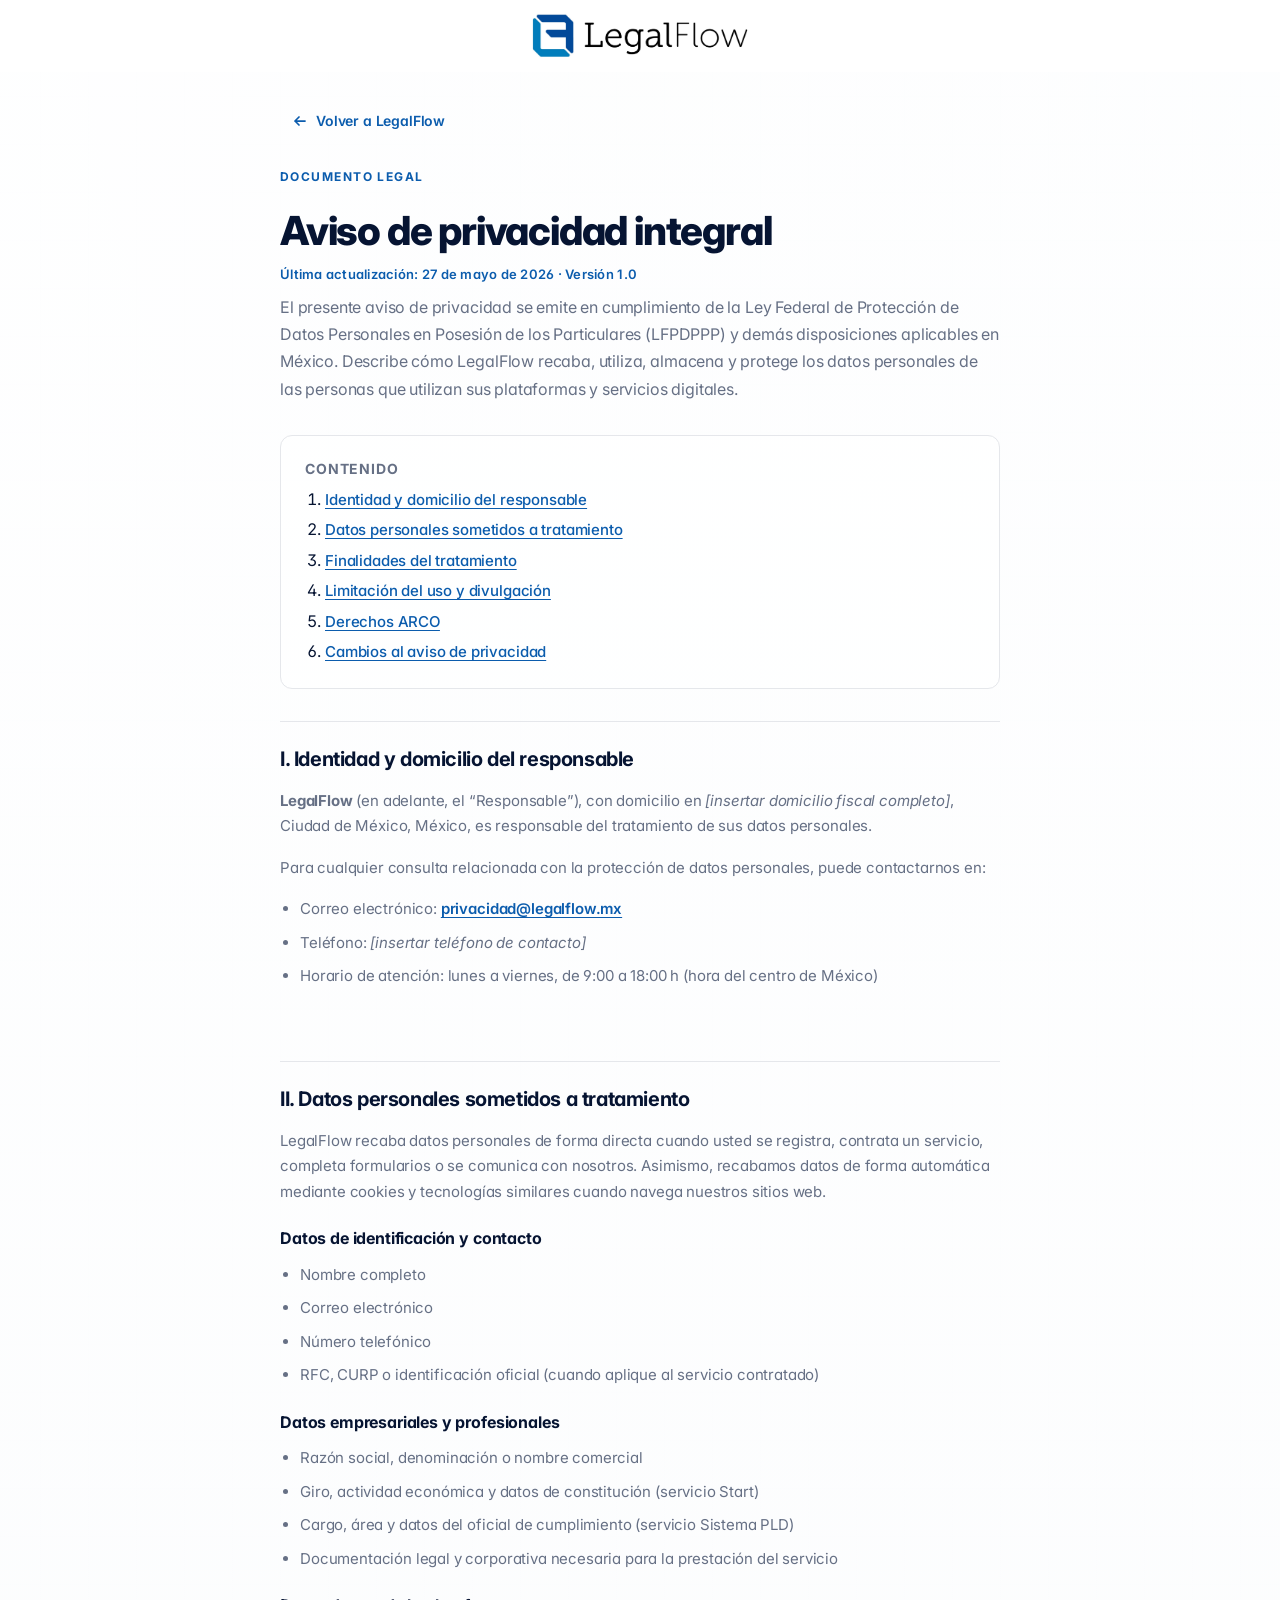
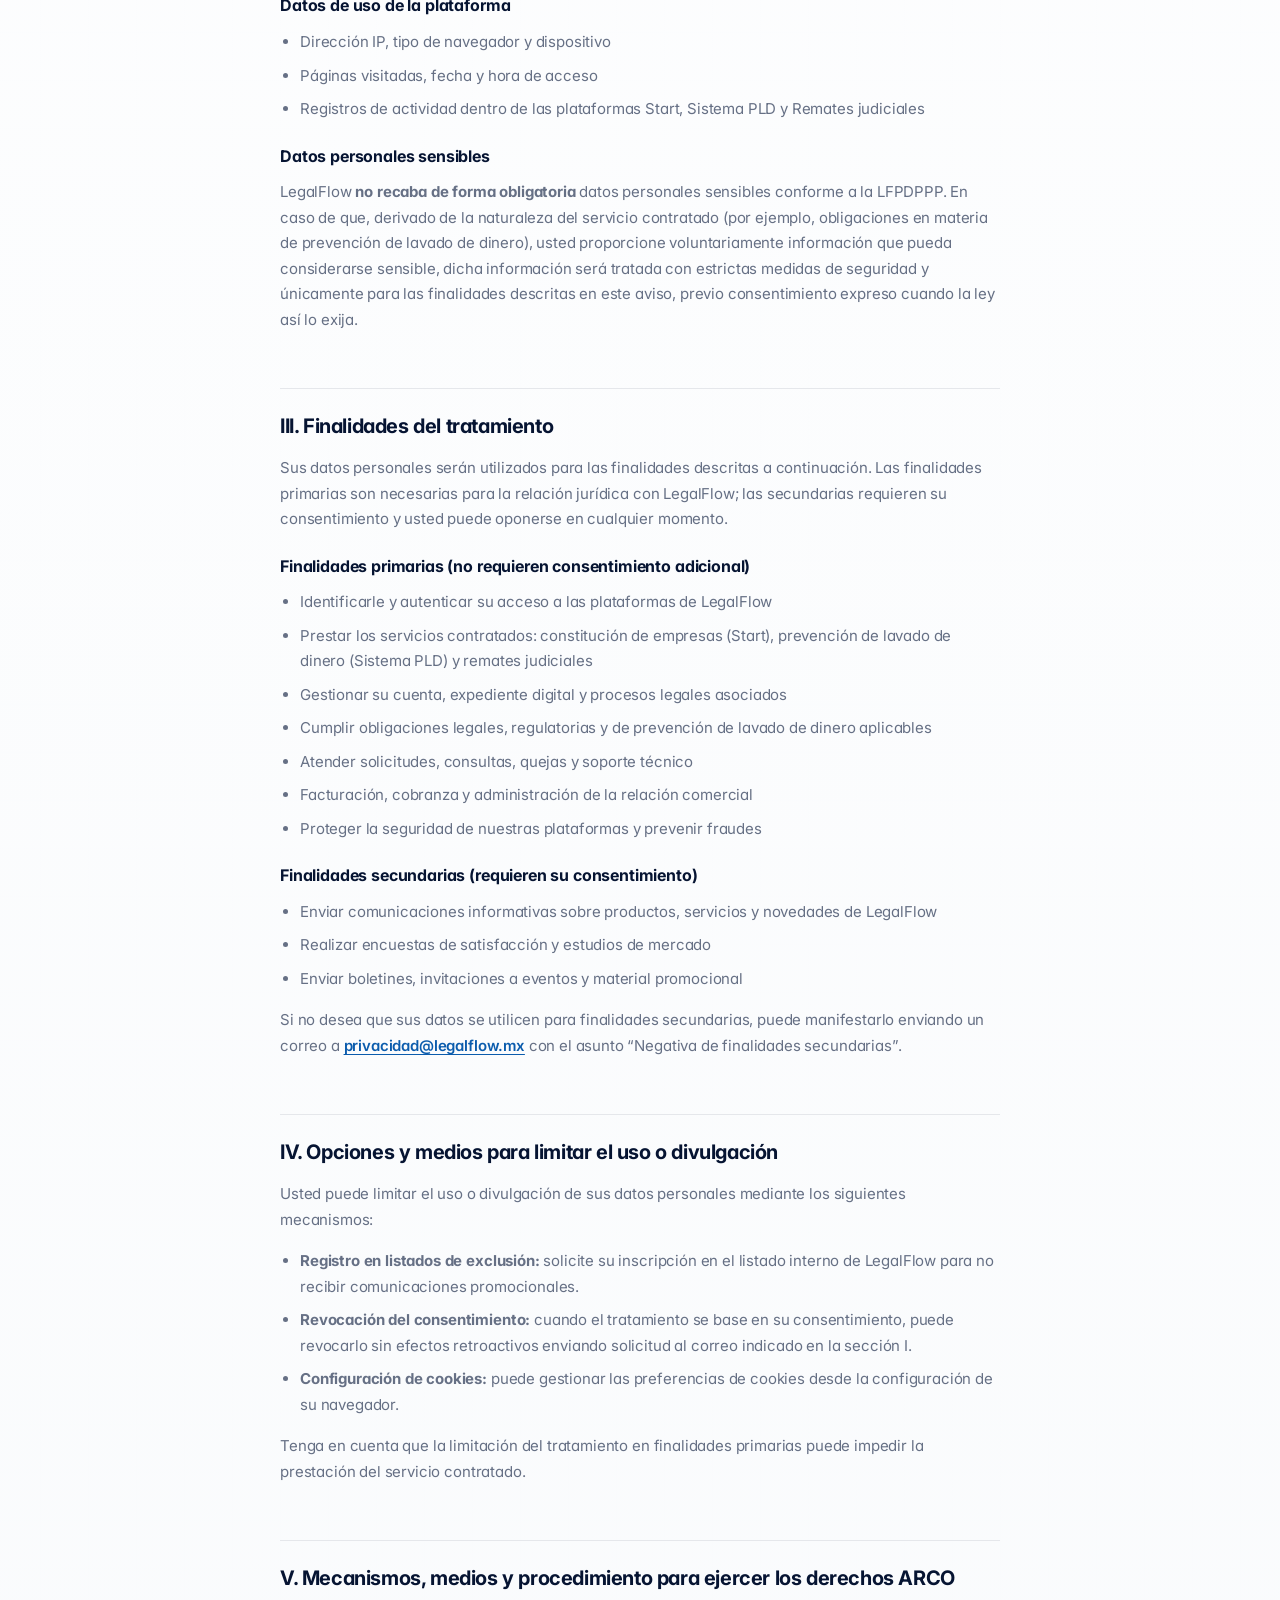
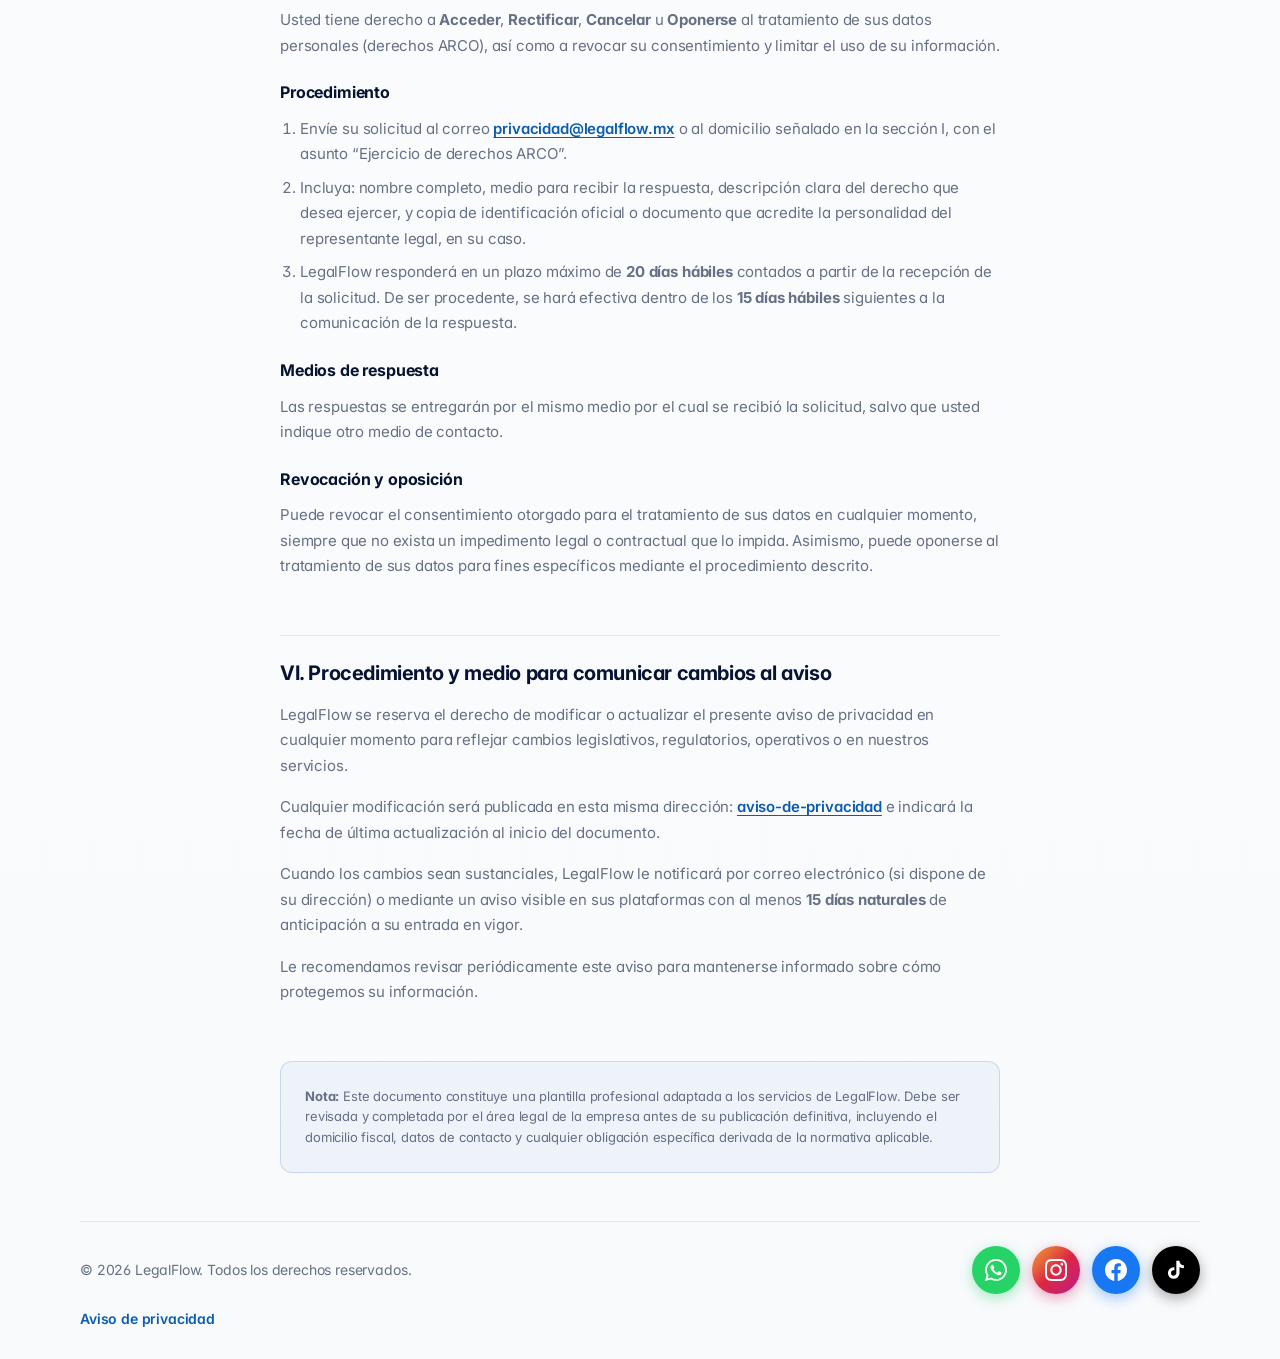
==== aviso-de-privacidad/index.html @ 8dec7665 "Primer" ====
<!doctype html>
<html lang="es">
  <head>
    <meta charset="utf-8" />
    <meta name="viewport" content="width=device-width, initial-scale=1" />
    <title>Aviso de privacidad | LegalFlow</title>
    <meta
      name="description"
      content="Aviso de privacidad integral de LegalFlow conforme a la LFPDPPP. Conoce cómo tratamos tus datos personales."
    />
    <meta name="theme-color" content="#0b5cad" />
    <meta property="og:type" content="website" />
    <meta property="og:title" content="Aviso de privacidad | LegalFlow" />
    <meta
      property="og:description"
      content="Aviso de privacidad integral de LegalFlow conforme a la LFPDPPP."
    />
    <meta property="og:locale" content="es_MX" />
    <link rel="icon" href="../assets/favicon.svg" type="image/svg+xml" />
    <link rel="preconnect" href="https://fonts.googleapis.com" />
    <link rel="preconnect" href="https://fonts.gstatic.com" crossorigin />
    <link
      href="https://fonts.googleapis.com/css2?family=Inter:wght@400;500;600;700;800&display=swap"
      rel="stylesheet"
    />
    <link rel="stylesheet" href="../styles.css" />
  </head>
  <body>
    <a class="skip-link" href="#contenido-principal">Saltar al contenido</a>

    <header class="site-header">
      <div class="site-header__inner">
        <a class="brand-link" href="../" aria-label="LegalFlow — inicio">
          <img src="../assets/legalflow-logo-clean.png" alt="LegalFlow" width="240" height="48" />
        </a>
      </div>
    </header>

    <main class="legal-page" id="contenido-principal">
      <a class="legal-back" href="../">
        <svg width="16" height="16" viewBox="0 0 16 16" aria-hidden="true">
          <path d="M13 8H3M7 4L3 8l4 4" fill="none" stroke="currentColor" stroke-width="1.75" stroke-linecap="round" stroke-linejoin="round"/>
        </svg>
        Volver a LegalFlow
      </a>

      <header class="legal-page__header">
        <p class="eyebrow">Documento legal</p>
        <h1>Aviso de privacidad integral</h1>
        <p class="legal-page__meta">
          Última actualización: 27 de mayo de 2026 · Versión 1.0
        </p>
        <p class="legal-page__intro">
          El presente aviso de privacidad se emite en cumplimiento de la Ley Federal de
          Protección de Datos Personales en Posesión de los Particulares (LFPDPPP) y demás
          disposiciones aplicables en México. Describe cómo LegalFlow recaba, utiliza, almacena
          y protege los datos personales de las personas que utilizan sus plataformas y servicios
          digitales.
        </p>
      </header>

      <nav class="legal-toc" aria-label="Contenido del aviso">
        <h2>Contenido</h2>
        <ol>
          <li><a href="#responsable">Identidad y domicilio del responsable</a></li>
          <li><a href="#datos">Datos personales sometidos a tratamiento</a></li>
          <li><a href="#finalidades">Finalidades del tratamiento</a></li>
          <li><a href="#limitacion">Limitación del uso y divulgación</a></li>
          <li><a href="#derechos-arco">Derechos ARCO</a></li>
          <li><a href="#cambios">Cambios al aviso de privacidad</a></li>
        </ol>
      </nav>

      <article class="legal-section" id="responsable">
        <h2>I. Identidad y domicilio del responsable</h2>
        <p>
          <strong>LegalFlow</strong> (en adelante, el “Responsable”), con domicilio en
          <em>[insertar domicilio fiscal completo]</em>, Ciudad de México, México, es
          responsable del tratamiento de sus datos personales.
        </p>
        <p>
          Para cualquier consulta relacionada con la protección de datos personales, puede
          contactarnos en:
        </p>
        <ul>
          <li>Correo electrónico: <a href="mailto:privacidad@legalflow.mx">privacidad@legalflow.mx</a></li>
          <li>Teléfono: <em>[insertar teléfono de contacto]</em></li>
          <li>Horario de atención: lunes a viernes, de 9:00 a 18:00 h (hora del centro de México)</li>
        </ul>
      </article>

      <article class="legal-section" id="datos">
        <h2>II. Datos personales sometidos a tratamiento</h2>
        <p>
          LegalFlow recaba datos personales de forma directa cuando usted se registra, contrata
          un servicio, completa formularios o se comunica con nosotros. Asimismo, recabamos
          datos de forma automática mediante cookies y tecnologías similares cuando navega
          nuestros sitios web.
        </p>

        <h3>Datos de identificación y contacto</h3>
        <ul>
          <li>Nombre completo</li>
          <li>Correo electrónico</li>
          <li>Número telefónico</li>
          <li>RFC, CURP o identificación oficial (cuando aplique al servicio contratado)</li>
        </ul>

        <h3>Datos empresariales y profesionales</h3>
        <ul>
          <li>Razón social, denominación o nombre comercial</li>
          <li>Giro, actividad económica y datos de constitución (servicio Start)</li>
          <li>Cargo, área y datos del oficial de cumplimiento (servicio Sistema PLD)</li>
          <li>Documentación legal y corporativa necesaria para la prestación del servicio</li>
        </ul>

        <h3>Datos de uso de la plataforma</h3>
        <ul>
          <li>Dirección IP, tipo de navegador y dispositivo</li>
          <li>Páginas visitadas, fecha y hora de acceso</li>
          <li>Registros de actividad dentro de las plataformas Start, Sistema PLD y Remates judiciales</li>
        </ul>

        <h3>Datos personales sensibles</h3>
        <p>
          LegalFlow <strong>no recaba de forma obligatoria</strong> datos personales sensibles
          conforme a la LFPDPPP. En caso de que, derivado de la naturaleza del servicio
          contratado (por ejemplo, obligaciones en materia de prevención de lavado de dinero),
          usted proporcione voluntariamente información que pueda considerarse sensible, dicha
          información será tratada con estrictas medidas de seguridad y únicamente para las
          finalidades descritas en este aviso, previo consentimiento expreso cuando la ley así
          lo exija.
        </p>
      </article>

      <article class="legal-section" id="finalidades">
        <h2>III. Finalidades del tratamiento</h2>
        <p>
          Sus datos personales serán utilizados para las finalidades descritas a continuación.
          Las finalidades primarias son necesarias para la relación jurídica con LegalFlow; las
          secundarias requieren su consentimiento y usted puede oponerse en cualquier momento.
        </p>

        <h3>Finalidades primarias (no requieren consentimiento adicional)</h3>
        <ul>
          <li>Identificarle y autenticar su acceso a las plataformas de LegalFlow</li>
          <li>Prestar los servicios contratados: constitución de empresas (Start), prevención de lavado de dinero (Sistema PLD) y remates judiciales</li>
          <li>Gestionar su cuenta, expediente digital y procesos legales asociados</li>
          <li>Cumplir obligaciones legales, regulatorias y de prevención de lavado de dinero aplicables</li>
          <li>Atender solicitudes, consultas, quejas y soporte técnico</li>
          <li>Facturación, cobranza y administración de la relación comercial</li>
          <li>Proteger la seguridad de nuestras plataformas y prevenir fraudes</li>
        </ul>

        <h3>Finalidades secundarias (requieren su consentimiento)</h3>
        <ul>
          <li>Enviar comunicaciones informativas sobre productos, servicios y novedades de LegalFlow</li>
          <li>Realizar encuestas de satisfacción y estudios de mercado</li>
          <li>Enviar boletines, invitaciones a eventos y material promocional</li>
        </ul>
        <p>
          Si no desea que sus datos se utilicen para finalidades secundarias, puede manifestarlo
          enviando un correo a
          <a href="mailto:privacidad@legalflow.mx">privacidad@legalflow.mx</a>
          con el asunto “Negativa de finalidades secundarias”.
        </p>
      </article>

      <article class="legal-section" id="limitacion">
        <h2>IV. Opciones y medios para limitar el uso o divulgación</h2>
        <p>
          Usted puede limitar el uso o divulgación de sus datos personales mediante los
          siguientes mecanismos:
        </p>
        <ul>
          <li>
            <strong>Registro en listados de exclusión:</strong> solicite su inscripción en el
            listado interno de LegalFlow para no recibir comunicaciones promocionales.
          </li>
          <li>
            <strong>Revocación del consentimiento:</strong> cuando el tratamiento se base en su
            consentimiento, puede revocarlo sin efectos retroactivos enviando solicitud al correo
            indicado en la sección I.
          </li>
          <li>
            <strong>Configuración de cookies:</strong> puede gestionar las preferencias de
            cookies desde la configuración de su navegador.
          </li>
        </ul>
        <p>
          Tenga en cuenta que la limitación del tratamiento en finalidades primarias puede
          impedir la prestación del servicio contratado.
        </p>
      </article>

      <article class="legal-section" id="derechos-arco">
        <h2>V. Mecanismos, medios y procedimiento para ejercer los derechos ARCO</h2>
        <p>
          Usted tiene derecho a <strong>Acceder</strong>, <strong>Rectificar</strong>,
          <strong>Cancelar</strong> u <strong>Oponerse</strong> al tratamiento de sus datos
          personales (derechos ARCO), así como a revocar su consentimiento y limitar el uso
          de su información.
        </p>

        <h3>Procedimiento</h3>
        <ol>
          <li>
            Envíe su solicitud al correo
            <a href="mailto:privacidad@legalflow.mx">privacidad@legalflow.mx</a>
            o al domicilio señalado en la sección I, con el asunto “Ejercicio de derechos ARCO”.
          </li>
          <li>
            Incluya: nombre completo, medio para recibir la respuesta, descripción clara del
            derecho que desea ejercer, y copia de identificación oficial o documento que
            acredite la personalidad del representante legal, en su caso.
          </li>
          <li>
            LegalFlow responderá en un plazo máximo de <strong>20 días hábiles</strong> contados
            a partir de la recepción de la solicitud. De ser procedente, se hará efectiva dentro
            de los <strong>15 días hábiles</strong> siguientes a la comunicación de la respuesta.
          </li>
        </ol>

        <h3>Medios de respuesta</h3>
        <p>
          Las respuestas se entregarán por el mismo medio por el cual se recibió la solicitud,
          salvo que usted indique otro medio de contacto.
        </p>

        <h3>Revocación y oposición</h3>
        <p>
          Puede revocar el consentimiento otorgado para el tratamiento de sus datos en
          cualquier momento, siempre que no exista un impedimento legal o contractual que lo
          impida. Asimismo, puede oponerse al tratamiento de sus datos para fines específicos
          mediante el procedimiento descrito.
        </p>
      </article>

      <article class="legal-section" id="cambios">
        <h2>VI. Procedimiento y medio para comunicar cambios al aviso</h2>
        <p>
          LegalFlow se reserva el derecho de modificar o actualizar el presente aviso de
          privacidad en cualquier momento para reflejar cambios legislativos, regulatorios,
          operativos o en nuestros servicios.
        </p>
        <p>
          Cualquier modificación será publicada en esta misma dirección:
          <a href="./">aviso-de-privacidad</a>
          e indicará la fecha de última actualización al inicio del documento.
        </p>
        <p>
          Cuando los cambios sean sustanciales, LegalFlow le notificará por correo electrónico
          (si dispone de su dirección) o mediante un aviso visible en sus plataformas con
          al menos <strong>15 días naturales</strong> de anticipación a su entrada en vigor.
        </p>
        <p>
          Le recomendamos revisar periódicamente este aviso para mantenerse informado sobre
          cómo protegemos su información.
        </p>
      </article>

      <aside class="legal-disclaimer">
        <p>
          <strong>Nota:</strong> Este documento constituye una plantilla profesional adaptada
          a los servicios de LegalFlow. Debe ser revisada y completada por el área legal de la
          empresa antes de su publicación definitiva, incluyendo el domicilio fiscal, datos de
          contacto y cualquier obligación específica derivada de la normativa aplicable.
        </p>
      </aside>
    </main>

    <footer class="site-footer">
      <div class="site-footer__row">
        <p>&copy; <span id="year"></span> LegalFlow. Todos los derechos reservados.</p>
        <div class="site-footer__social" aria-label="Redes sociales de LegalFlow">
          <a class="social-link social-link--whatsapp" href="#" target="_blank" rel="noopener noreferrer" aria-label="WhatsApp de LegalFlow">
            <svg width="22" height="22" viewBox="0 0 24 24" fill="currentColor" aria-hidden="true">
              <path d="M17.472 14.382c-.297-.149-1.758-.867-2.03-.967-.273-.099-.471-.148-.67.15-.197.297-.767.966-.94 1.164-.173.199-.347.223-.644.075-.297-.15-1.255-.463-2.39-1.475-.883-.788-1.48-1.761-1.653-2.059-.173-.297-.018-.458.13-.606.134-.133.298-.347.446-.52.149-.174.198-.298.298-.497.099-.198.05-.371-.025-.52-.075-.149-.669-1.612-.916-2.207-.242-.579-.487-.5-.669-.51-.173-.008-.371-.01-.57-.01-.198 0-.52.074-.792.372-.272.297-1.04 1.016-1.04 2.479 0 1.462 1.065 2.875 1.213 3.074.149.198 2.096 3.2 5.077 4.487.709.306 1.262.489 1.694.625.712.227 1.36.195 1.871.118.571-.085 1.758-.719 2.006-1.413.248-.694.248-1.289.173-1.413-.074-.124-.272-.198-.57-.347m-5.421 7.403h-.004a9.87 9.87 0 01-5.031-1.378l-.361-.214-3.741.982.998-3.648-.235-.374a9.86 9.86 0 01-1.51-5.26c.001-5.45 4.436-9.884 9.888-9.884 2.64 0 5.122 1.03 6.988 2.898a9.825 9.825 0 012.893 6.994c-.003 5.45-4.435 9.884-9.885 9.884m8.413-18.297A11.815 11.815 0 0012.05 0C5.495 0 .16 5.335.157 11.892c0 2.096.547 4.142 1.588 5.945L.057 24l6.305-1.654a11.882 11.882 0 005.683 1.448h.005c6.554 0 11.89-5.335 11.893-11.893a11.821 11.821 0 00-3.48-8.413z"/>
            </svg>
          </a>
          <a class="social-link social-link--instagram" href="#" target="_blank" rel="noopener noreferrer" aria-label="Instagram de LegalFlow">
            <svg width="22" height="22" viewBox="0 0 24 24" fill="currentColor" aria-hidden="true">
              <path d="M12 2.163c3.204 0 3.584.012 4.85.07 3.252.148 4.771 1.691 4.919 4.919.058 1.265.069 1.645.069 4.849 0 3.205-.012 3.584-.069 4.849-.149 3.225-1.664 4.771-4.919 4.919-1.266.058-1.644.07-4.85.07-3.204 0-3.584-.012-4.849-.07-3.26-.149-4.771-1.699-4.919-4.92-.058-1.265-.07-1.644-.07-4.849 0-3.204.013-3.583.07-4.849.149-3.227 1.664-4.771 4.919-4.919 1.266-.057 1.645-.069 4.849-.069zm0-2.163c-3.259 0-3.667.014-4.947.072-4.358.2-6.78 2.618-6.98 6.98-.059 1.281-.073 1.689-.073 4.948 0 3.259.014 3.668.072 4.948.2 4.358 2.618 6.78 6.98 6.98 1.281.058 1.689.072 4.948.072 3.259 0 3.668-.014 4.948-.072 4.354-.2 6.782-2.618 6.979-6.98.059-1.28.073-1.689.073-4.948 0-3.259-.014-3.667-.072-4.947-.196-4.354-2.617-6.78-6.979-6.98-1.281-.059-1.69-.073-4.949-.073zm0 5.838c-3.403 0-6.162 2.759-6.162 6.162s2.759 6.163 6.162 6.163 6.162-2.759 6.162-6.163c0-3.403-2.759-6.162-6.162-6.162zm0 10.162c-2.209 0-4-1.79-4-4 0-2.209 1.791-4 4-4s4 1.791 4 4c0 2.21-1.791 4-4 4zm6.406-11.845c-.796 0-1.441.645-1.441 1.44s.645 1.44 1.441 1.44c.795 0 1.439-.645 1.439-1.44s-.644-1.44-1.439-1.44z"/>
            </svg>
          </a>
          <a class="social-link social-link--facebook" href="#" target="_blank" rel="noopener noreferrer" aria-label="Facebook de LegalFlow">
            <svg width="22" height="22" viewBox="0 0 24 24" fill="currentColor" aria-hidden="true">
              <path d="M24 12.073c0-6.627-5.373-12-12-12s-12 5.373-12 12c0 5.99 4.388 10.954 10.125 11.854v-8.385H7.078v-3.47h3.047V9.43c0-3.007 1.792-4.669 4.533-4.669 1.312 0 2.686.235 2.686.235v2.953H15.83c-1.491 0-1.956.925-1.956 1.874v2.25h3.328l-.532 3.47h-2.796v8.385C19.612 23.027 24 18.062 24 12.073z"/>
            </svg>
          </a>
          <a class="social-link social-link--tiktok" href="#" target="_blank" rel="noopener noreferrer" aria-label="TikTok de LegalFlow">
            <svg width="22" height="22" viewBox="0 0 24 24" fill="currentColor" aria-hidden="true">
              <path d="M19.59 6.69a4.83 4.83 0 01-3.77-4.25V2h-3.45v13.67a2.89 2.89 0 01-2.88 2.5 2.89 2.89 0 01-2.89-2.89 2.89 2.89 0 012.89-2.89c.28 0 .54.04.79.1V9.01a6.27 6.27 0 00-.79-.05 6.34 6.34 0 00-6.34 6.34 6.34 6.34 0 006.34 6.34 6.34 6.34 0 006.33-6.34V8.69a8.18 8.18 0 004.78 1.52V6.76a4.85 4.85 0 01-1.01-.07z"/>
            </svg>
          </a>
        </div>
      </div>
      <a class="site-footer__legal" href="./" aria-current="page">Aviso de privacidad</a>
    </footer>

    <script>
      document.getElementById("year").textContent = new Date().getFullYear();
    </script>
  </body>
</html>
---- styles.css ----
:root {
  --ink: #061432;
  --muted: #667085;
  --line: #e5e7eb;
  --soft: #f8fafc;
  --white: #ffffff;
  --blue: #0b5cad;
  --cyan: #0e8cc2;
  --accent-start: #0e8cc2;
  --accent-pld: #0b5cad;
  --accent-rj: #094a8a;

  --space-1: 4px;
  --space-2: 8px;
  --space-3: 12px;
  --space-4: 16px;
  --space-5: 24px;
  --space-6: 32px;
  --space-7: 48px;
  --space-8: 64px;

  --radius-sm: 8px;
  --radius-md: 12px;
  --radius-lg: 16px;
  --radius-pill: 999px;

  --shadow-sm: 0 4px 16px rgba(6, 20, 50, 0.04);
  --shadow-md: 0 10px 30px rgba(6, 20, 50, 0.06);
  --shadow-hover: 0 18px 55px rgba(6, 20, 50, 0.1);
  --shadow: var(--shadow-hover);

  --header-height: 72px;

  --social-whatsapp: #25d366;
  --social-facebook: #1877f2;
  --social-instagram: #e1306c;
  --social-tiktok: #000000;
  --social-icon-size: 48px;
}

*,
*::before,
*::after {
  box-sizing: border-box;
}

html {
  min-height: 100%;
  scroll-behavior: smooth;
}

body {
  min-height: 100%;
  margin: 0;
  color: var(--ink);
  font-family: Inter, ui-sans-serif, system-ui, -apple-system, BlinkMacSystemFont, "Segoe UI", sans-serif;
  font-feature-settings: "cv11", "ss01";
  letter-spacing: -0.01em;
  background-color: var(--soft);
  background-image:
    linear-gradient(180deg, rgba(255, 255, 255, 0.92) 0%, rgba(248, 250, 252, 0.98) 100%),
    radial-gradient(ellipse 80% 50% at 50% -10%, rgba(11, 92, 173, 0.08), transparent 70%),
    radial-gradient(ellipse 60% 40% at 100% 0%, rgba(14, 140, 194, 0.06), transparent 60%),
    linear-gradient(rgba(11, 92, 173, 0.03) 1px, transparent 1px),
    linear-gradient(90deg, rgba(11, 92, 173, 0.03) 1px, transparent 1px);
  background-size: auto, auto, auto, 48px 48px, 48px 48px;
  background-position: center top;
}

img {
  display: block;
  max-width: 100%;
  height: auto;
}

a {
  color: inherit;
  text-decoration: none;
}

h1,
h2,
h3,
p {
  margin-top: 0;
}

.skip-link {
  position: absolute;
  top: -100%;
  left: var(--space-4);
  z-index: 100;
  padding: var(--space-3) var(--space-4);
  border-radius: var(--radius-sm);
  background: var(--blue);
  color: var(--white);
  font-weight: 600;
  font-size: 0.875rem;
}

.skip-link:focus {
  top: var(--space-4);
}

/* Header */

.site-header {
  position: sticky;
  top: 0;
  z-index: 50;
  height: var(--header-height);
  border-bottom: 1px solid transparent;
  background: rgba(255, 255, 255, 0.82);
  backdrop-filter: blur(12px);
  -webkit-backdrop-filter: blur(12px);
  transition: border-color 200ms ease, box-shadow 200ms ease;
}

.site-header__inner {
  display: flex;
  align-items: center;
  justify-content: center;
  width: min(1120px, calc(100% - 40px));
  height: 100%;
  margin: 0 auto;
}

.brand-link {
  display: inline-flex;
  border-radius: var(--radius-sm);
  transition: opacity 180ms ease;
}

.brand-link:hover {
  opacity: 0.85;
}

.brand-link:focus-visible {
  outline: 2px solid var(--blue);
  outline-offset: 4px;
}

.brand-link img {
  width: min(220px, 52vw);
  height: auto;
}

/* Main layout */

.landing {
  display: grid;
  gap: var(--space-7);
  width: min(1120px, calc(100% - 40px));
  margin: 0 auto;
  padding: var(--space-6) 0 var(--space-7);
}

/* Hero */

.intro {
  display: grid;
  justify-items: center;
  text-align: center;
  padding: var(--space-4) 0 var(--space-2);
}

.eyebrow {
  margin: 0 0 var(--space-3);
  color: var(--blue);
  font-size: 0.75rem;
  font-weight: 700;
  letter-spacing: 0.12em;
  text-transform: uppercase;
}

h1 {
  max-width: 780px;
  margin-bottom: var(--space-4);
  font-size: clamp(2rem, 4.5vw, 3.5rem);
  line-height: 1.08;
  font-weight: 800;
  letter-spacing: -0.03em;
}

.intro-lead {
  max-width: 620px;
  margin-bottom: 0;
  color: var(--muted);
  font-size: clamp(1rem, 2vw, 1.125rem);
  line-height: 1.7;
  font-weight: 400;
}

/* Animations */

@keyframes fadeUp {
  from {
    opacity: 0;
    transform: translateY(16px);
  }
  to {
    opacity: 1;
    transform: translateY(0);
  }
}

.animate-in {
  animation: fadeUp 600ms ease both;
}

.animate-in--delay-1 {
  animation-delay: 80ms;
}

.animate-in--delay-2 {
  animation-delay: 160ms;
}

@media (prefers-reduced-motion: reduce) {
  html {
    scroll-behavior: auto;
  }

  .animate-in,
  .animate-in--delay-1,
  .animate-in--delay-2 {
    animation: none;
  }

  .service-card,
  .service-cta,
  .service-cta__arrow,
  .site-header {
    transition: none;
  }
}

/* Service cards */

.services {
  display: grid;
  grid-template-columns: repeat(3, minmax(0, 1fr));
  gap: var(--space-4);
}

.service-card {
  position: relative;
  display: grid;
  grid-template-rows: auto 1fr;
  gap: var(--space-4);
  min-height: 340px;
  padding: var(--space-5);
  border: 1px solid var(--line);
  border-radius: var(--radius-lg);
  background: var(--white);
  box-shadow: var(--shadow-sm);
  overflow: hidden;
  transition:
    transform 220ms ease,
    border-color 220ms ease,
    box-shadow 220ms ease;
}

.service-card::before {
  content: "";
  position: absolute;
  top: 0;
  left: 0;
  right: 0;
  height: 3px;
  background: var(--card-accent, var(--blue));
  opacity: 0.85;
}

.service-card--start {
  --card-accent: var(--accent-start);
}

.service-card--pld {
  --card-accent: var(--accent-pld);
}

.service-card--rj {
  --card-accent: var(--accent-rj);
}

.service-card:hover {
  transform: translateY(-4px);
  border-color: rgba(11, 92, 173, 0.28);
  box-shadow: var(--shadow-hover);
}

.service-card:focus-visible {
  outline: 2px solid var(--blue);
  outline-offset: 3px;
}

.service-card:hover .service-cta {
  background: var(--blue);
  box-shadow: 0 4px 14px rgba(11, 92, 173, 0.28);
}

.service-card:hover .service-cta__arrow {
  transform: translateX(3px);
}

.service-badge {
  position: absolute;
  top: var(--space-4);
  right: var(--space-4);
  padding: var(--space-1) var(--space-3);
  border-radius: var(--radius-pill);
  background: rgba(11, 92, 173, 0.08);
  color: var(--blue);
  font-size: 0.6875rem;
  font-weight: 700;
  letter-spacing: 0.04em;
  text-transform: uppercase;
}

.service-logo {
  display: grid;
  align-content: center;
  min-height: 72px;
  padding-top: var(--space-2);
}

.service-logo img {
  width: min(100%, 220px);
  height: auto;
}

.service-icon {
  display: grid;
  place-items: center;
  width: 72px;
  height: 72px;
  border: 1px solid rgba(11, 92, 173, 0.14);
  border-radius: var(--radius-md);
  color: var(--blue);
  background: linear-gradient(145deg, var(--soft) 0%, rgba(255, 255, 255, 0.9) 100%);
}

.service-copy {
  display: grid;
  align-content: start;
  gap: var(--space-3);
  margin-top: auto;
}

.service-title {
  margin: 0;
  font-size: 1.25rem;
  font-weight: 700;
  line-height: 1.25;
  letter-spacing: -0.02em;
}

.service-desc {
  margin: 0;
  color: var(--muted);
  font-size: 0.9375rem;
  line-height: 1.6;
}

.service-cta {
  display: inline-flex;
  align-items: center;
  gap: var(--space-2);
  align-self: start;
  margin-top: var(--space-2);
  min-height: 44px;
  padding: var(--space-3) var(--space-4);
  border-radius: var(--radius-pill);
  background: var(--ink);
  color: var(--white);
  font-size: 0.875rem;
  font-weight: 600;
  transition:
    background 200ms ease,
    box-shadow 200ms ease,
    transform 200ms ease;
}

.service-cta__arrow {
  flex-shrink: 0;
  transition: transform 200ms ease;
}

/* Trust strip */

.trust {
  display: grid;
  grid-template-columns: repeat(3, minmax(0, 1fr));
  gap: var(--space-4);
  padding: var(--space-5);
  border: 1px solid var(--line);
  border-radius: var(--radius-lg);
  background: rgba(255, 255, 255, 0.7);
  backdrop-filter: blur(8px);
}

.trust-item {
  display: grid;
  gap: var(--space-3);
  padding: var(--space-3);
}

.trust-icon {
  display: grid;
  place-items: center;
  width: 44px;
  height: 44px;
  border-radius: var(--radius-md);
  color: var(--blue);
  background: rgba(11, 92, 173, 0.08);
}

.trust-item h3 {
  margin: 0;
  font-size: 1rem;
  font-weight: 700;
  line-height: 1.3;
}

.trust-item p {
  margin: 0;
  color: var(--muted);
  font-size: 0.875rem;
  line-height: 1.6;
}

/* Privacy teaser */

.privacy-teaser {
  display: grid;
  gap: var(--space-4);
  justify-items: center;
  padding: var(--space-6);
  border: 1px solid var(--line);
  border-radius: var(--radius-lg);
  background: var(--white);
  box-shadow: var(--shadow-sm);
  text-align: center;
}

.privacy-teaser h2 {
  margin: 0;
  font-size: 1.25rem;
  font-weight: 700;
  letter-spacing: -0.02em;
}

.privacy-teaser p {
  max-width: 640px;
  margin: 0;
  color: var(--muted);
  font-size: 0.9375rem;
  line-height: 1.65;
}

.privacy-teaser a:not(.privacy-teaser__btn) {
  color: var(--blue);
  font-weight: 600;
  text-decoration: underline;
  text-underline-offset: 3px;
}

.privacy-teaser__btn {
  display: inline-flex;
  align-items: center;
  gap: var(--space-2);
  min-height: 44px;
  padding: var(--space-3) var(--space-5);
  border-radius: var(--radius-pill);
  background: var(--blue);
  color: var(--white);
  font-size: 0.875rem;
  font-weight: 600;
  transition:
    background 200ms ease,
    box-shadow 200ms ease,
    transform 200ms ease;
}

.privacy-teaser__btn:hover {
  background: var(--ink);
  box-shadow: 0 4px 14px rgba(11, 92, 173, 0.28);
  transform: translateY(-1px);
}

.privacy-teaser__btn:focus-visible {
  outline: 2px solid var(--blue);
  outline-offset: 3px;
}

/* Legal page */

.legal-page {
  display: grid;
  gap: var(--space-6);
  width: min(1120px, calc(100% - 40px));
  max-width: 72ch;
  margin: 0 auto;
  padding: var(--space-6) 0 var(--space-7);
}

.legal-back {
  display: inline-flex;
  align-items: center;
  gap: var(--space-2);
  width: fit-content;
  padding: var(--space-2) var(--space-3);
  border-radius: var(--radius-sm);
  color: var(--blue);
  font-size: 0.875rem;
  font-weight: 600;
  transition: background 180ms ease, color 180ms ease;
}

.legal-back:hover {
  background: rgba(11, 92, 173, 0.08);
  color: var(--ink);
}

.legal-back:focus-visible {
  outline: 2px solid var(--blue);
  outline-offset: 3px;
}

.legal-page__header {
  display: grid;
  gap: var(--space-3);
}

.legal-page__header h1 {
  margin: 0;
  font-size: clamp(1.75rem, 4vw, 2.5rem);
  line-height: 1.15;
}

.legal-page__meta {
  margin: 0;
  color: var(--blue);
  font-size: 0.8125rem;
  font-weight: 600;
  letter-spacing: 0.02em;
}

.legal-page__intro {
  margin: 0;
  color: var(--muted);
  font-size: 1rem;
  line-height: 1.7;
}

.legal-toc {
  padding: var(--space-5);
  border: 1px solid var(--line);
  border-radius: var(--radius-md);
  background: rgba(255, 255, 255, 0.8);
}

.legal-toc h2 {
  margin: 0 0 var(--space-3);
  font-size: 0.875rem;
  font-weight: 700;
  text-transform: uppercase;
  letter-spacing: 0.06em;
  color: var(--muted);
}

.legal-toc ol {
  margin: 0;
  padding-left: 1.25rem;
  display: grid;
  gap: var(--space-2);
}

.legal-toc a {
  color: var(--blue);
  font-size: 0.9375rem;
  font-weight: 500;
  line-height: 1.5;
  text-decoration: underline;
  text-underline-offset: 3px;
  transition: color 180ms ease;
}

.legal-toc a:hover {
  color: var(--ink);
}

.legal-section {
  padding: var(--space-5) 0;
  border-top: 1px solid var(--line);
}

.legal-section h2 {
  margin: 0 0 var(--space-4);
  font-size: 1.25rem;
  font-weight: 700;
  line-height: 1.3;
  letter-spacing: -0.02em;
}

.legal-section h3 {
  margin: var(--space-5) 0 var(--space-3);
  font-size: 1rem;
  font-weight: 700;
  line-height: 1.35;
}

.legal-section p,
.legal-section li {
  color: var(--muted);
  font-size: 0.9375rem;
  line-height: 1.7;
}

.legal-section p {
  margin: 0 0 var(--space-4);
}

.legal-section p:last-child {
  margin-bottom: 0;
}

.legal-section ul,
.legal-section ol {
  margin: 0 0 var(--space-4);
  padding-left: 1.25rem;
}

.legal-section li {
  margin-bottom: var(--space-2);
}

.legal-section a {
  color: var(--blue);
  font-weight: 600;
  text-decoration: underline;
  text-underline-offset: 3px;
}

.legal-disclaimer {
  padding: var(--space-5);
  border: 1px solid rgba(11, 92, 173, 0.18);
  border-radius: var(--radius-md);
  background: rgba(11, 92, 173, 0.04);
}

.legal-disclaimer p {
  margin: 0;
  color: var(--muted);
  font-size: 0.8125rem;
  line-height: 1.6;
}

/* Footer */

.site-footer {
  display: grid;
  gap: var(--space-4);
  width: min(1120px, calc(100% - 40px));
  margin: 0 auto;
  padding: var(--space-5) 0 var(--space-6);
  border-top: 1px solid var(--line);
  color: var(--muted);
  font-size: 0.875rem;
}

.site-footer__row {
  display: flex;
  flex-wrap: wrap;
  align-items: center;
  justify-content: space-between;
  gap: var(--space-4);
}

.site-footer p {
  margin: 0;
}

.site-footer__legal {
  color: var(--blue);
  font-weight: 600;
  width: fit-content;
  transition: color 180ms ease;
}

.site-footer__legal:hover {
  color: var(--ink);
  text-decoration: underline;
  text-underline-offset: 3px;
}

.site-footer__legal:focus-visible,
.site-footer a:focus-visible {
  outline: 2px solid var(--blue);
  outline-offset: 3px;
  border-radius: var(--radius-sm);
}

.site-footer__social {
  display: flex;
  flex-wrap: wrap;
  align-items: center;
  justify-content: flex-end;
  gap: var(--space-3);
}

.social-link {
  --social-bg: var(--blue);
  --social-shadow: rgba(11, 92, 173, 0.35);
  --social-focus: var(--blue);

  display: grid;
  place-items: center;
  width: var(--social-icon-size);
  height: var(--social-icon-size);
  border: none;
  border-radius: 50%;
  color: var(--white);
  background: var(--social-bg);
  box-shadow: 0 4px 14px var(--social-shadow);
  transition:
    transform 220ms ease,
    box-shadow 220ms ease,
    filter 220ms ease;
}

.social-link:hover {
  transform: translateY(-3px) scale(1.06);
  box-shadow: 0 10px 28px var(--social-shadow);
  filter: brightness(1.05);
}

.social-link:focus-visible {
  outline: 2px solid var(--social-focus);
  outline-offset: 3px;
}

.social-link--whatsapp {
  --social-bg: var(--social-whatsapp);
  --social-shadow: rgba(37, 211, 102, 0.4);
  --social-focus: var(--social-whatsapp);
}

.social-link--instagram {
  --social-bg: linear-gradient(
    135deg,
    #f09433 0%,
    #e6683c 25%,
    #dc2743 50%,
    #cc2366 75%,
    #bc1888 100%
  );
  --social-shadow: rgba(225, 48, 108, 0.45);
  --social-focus: var(--social-instagram);
}

.social-link--facebook {
  --social-bg: var(--social-facebook);
  --social-shadow: rgba(24, 119, 242, 0.4);
  --social-focus: var(--social-facebook);
}

.social-link--tiktok {
  --social-bg: var(--social-tiktok);
  --social-shadow: rgba(0, 0, 0, 0.35);
  --social-focus: var(--social-tiktok);
}

.social-link--tiktok:hover {
  box-shadow:
    0 0 0 1px #25f4ee,
    0 10px 28px rgba(254, 44, 85, 0.25);
}

/* Responsive */

@media (max-width: 820px) {
  .landing {
    gap: var(--space-6);
    width: min(100% - 28px, 1120px);
    padding-top: var(--space-5);
  }

  .site-header__inner,
  .site-footer {
    width: min(100% - 28px, 1120px);
  }

  .services {
    grid-template-columns: 1fr;
  }

  .service-card {
    grid-template-columns: auto 1fr;
    grid-template-rows: auto;
    gap: var(--space-4) var(--space-5);
    min-height: 0;
    padding: var(--space-5);
  }

  .service-card::before {
    top: 0;
    left: 0;
    bottom: 0;
    right: auto;
    width: 3px;
    height: auto;
  }

  .service-badge {
    grid-column: 1 / -1;
    position: static;
    justify-self: start;
    order: -1;
  }

  .service-logo,
  .service-icon {
    grid-row: 2;
    grid-column: 1;
    align-self: start;
  }

  .service-copy {
    grid-row: 2;
    grid-column: 2;
    margin-top: 0;
  }

  .service-logo img {
    width: 120px;
  }

  .service-icon {
    width: 64px;
    height: 64px;
  }

  .service-icon svg {
    width: 30px;
    height: 30px;
  }

  .trust {
    grid-template-columns: 1fr;
    padding: var(--space-4);
  }

  .privacy-teaser {
    padding: var(--space-5);
  }

  .legal-page {
    width: min(100% - 28px, 1120px);
  }
}

@media (max-width: 460px) {
  .landing,
  .site-header__inner,
  .site-footer,
  .legal-page {
    width: min(100% - 24px, 1120px);
  }

  .brand-link img {
    width: min(180px, 58vw);
  }

  h1 {
    font-size: 1.875rem;
  }

  .service-card {
    grid-template-columns: 1fr;
  }

  .service-logo,
  .service-icon,
  .service-copy {
    grid-row: auto;
    grid-column: 1;
  }

  .service-logo img {
    width: 180px;
  }

  .service-cta {
    width: 100%;
    justify-content: center;
  }

  .site-footer {
    align-items: center;
    text-align: center;
  }

  .site-footer__row {
    flex-direction: column;
    align-items: center;
  }

  .site-footer__social {
    justify-content: center;
  }
}
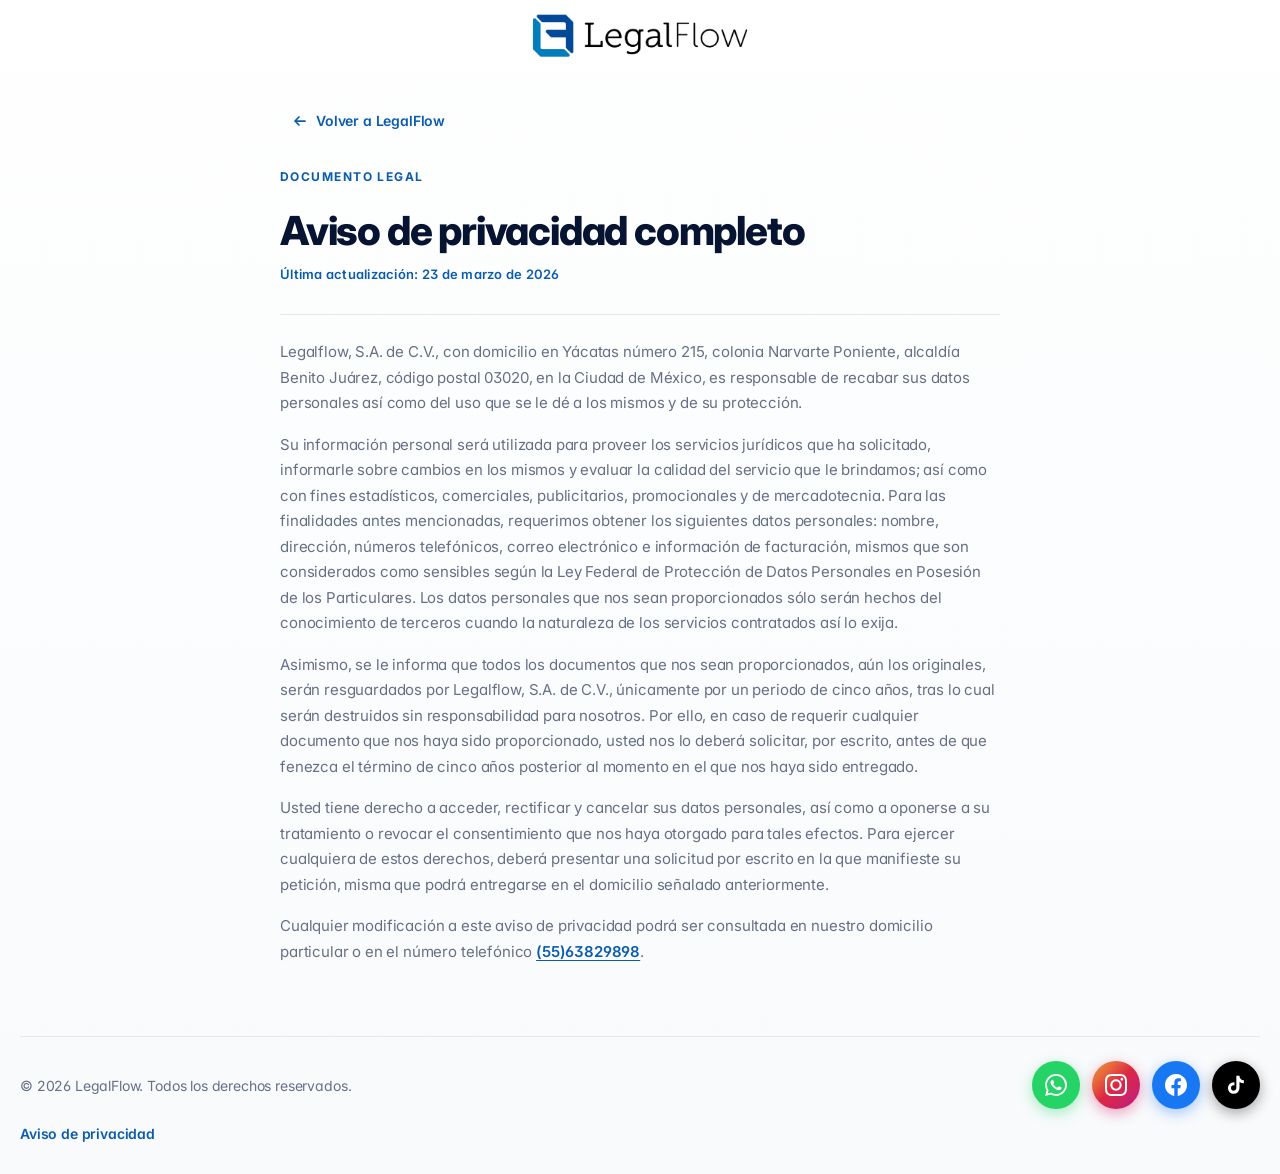
==== commit ba0b15b9: "AVISO DE PRIVACIDAD" ====
--- a/aviso-de-privacidad/index.html
+++ b/aviso-de-privacidad/index.html
@@ -6,14 +6,14 @@
     <title>Aviso de privacidad | LegalFlow</title>
     <meta
       name="description"
-      content="Aviso de privacidad integral de LegalFlow conforme a la LFPDPPP. Conoce cómo tratamos tus datos personales."
+      content="Aviso de privacidad completo de Legalflow, S.A. de C.V. conforme a la LFPDPPP. Última actualización: 23 de marzo de 2026."
     />
     <meta name="theme-color" content="#0b5cad" />
     <meta property="og:type" content="website" />
     <meta property="og:title" content="Aviso de privacidad | LegalFlow" />
     <meta
       property="og:description"
-      content="Aviso de privacidad integral de LegalFlow conforme a la LFPDPPP."
+      content="Aviso de privacidad completo de Legalflow, S.A. de C.V. conforme a la LFPDPPP."
     />
     <meta property="og:locale" content="es_MX" />
     <link rel="icon" href="../assets/favicon.svg" type="image/svg+xml" />
@@ -46,227 +46,50 @@
 
       <header class="legal-page__header">
         <p class="eyebrow">Documento legal</p>
-        <h1>Aviso de privacidad integral</h1>
+        <h1>Aviso de privacidad completo</h1>
         <p class="legal-page__meta">
-          Última actualización: 27 de mayo de 2026 · Versión 1.0
-        </p>
-        <p class="legal-page__intro">
-          El presente aviso de privacidad se emite en cumplimiento de la Ley Federal de
-          Protección de Datos Personales en Posesión de los Particulares (LFPDPPP) y demás
-          disposiciones aplicables en México. Describe cómo LegalFlow recaba, utiliza, almacena
-          y protege los datos personales de las personas que utilizan sus plataformas y servicios
-          digitales.
+          Última actualización: 23 de marzo de 2026
         </p>
       </header>
 
-      <nav class="legal-toc" aria-label="Contenido del aviso">
-        <h2>Contenido</h2>
-        <ol>
-          <li><a href="#responsable">Identidad y domicilio del responsable</a></li>
-          <li><a href="#datos">Datos personales sometidos a tratamiento</a></li>
-          <li><a href="#finalidades">Finalidades del tratamiento</a></li>
-          <li><a href="#limitacion">Limitación del uso y divulgación</a></li>
-          <li><a href="#derechos-arco">Derechos ARCO</a></li>
-          <li><a href="#cambios">Cambios al aviso de privacidad</a></li>
-        </ol>
-      </nav>
-
-      <article class="legal-section" id="responsable">
-        <h2>I. Identidad y domicilio del responsable</h2>
+      <article class="legal-section">
         <p>
-          <strong>LegalFlow</strong> (en adelante, el “Responsable”), con domicilio en
-          <em>[insertar domicilio fiscal completo]</em>, Ciudad de México, México, es
-          responsable del tratamiento de sus datos personales.
+          Legalflow, S.A. de C.V., con domicilio en Yácatas número 215, colonia Narvarte Poniente,
+          alcaldía Benito Juárez, código postal 03020, en la Ciudad de México, es responsable de
+          recabar sus datos personales así como del uso que se le dé a los mismos y de su protección.
         </p>
         <p>
-          Para cualquier consulta relacionada con la protección de datos personales, puede
-          contactarnos en:
+          Su información personal será utilizada para proveer los servicios jurídicos que ha
+          solicitado, informarle sobre cambios en los mismos y evaluar la calidad del servicio que
+          le brindamos; así como con fines estadísticos, comerciales, publicitarios, promocionales
+          y de mercadotecnia. Para las finalidades antes mencionadas, requerimos obtener los
+          siguientes datos personales: nombre, dirección, números telefónicos, correo electrónico
+          e información de facturación, mismos que son considerados como sensibles según la Ley
+          Federal de Protección de Datos Personales en Posesión de los Particulares. Los datos
+          personales que nos sean proporcionados sólo serán hechos del conocimiento de terceros
+          cuando la naturaleza de los servicios contratados así lo exija.
         </p>
-        <ul>
-          <li>Correo electrónico: <a href="mailto:privacidad@legalflow.mx">privacidad@legalflow.mx</a></li>
-          <li>Teléfono: <em>[insertar teléfono de contacto]</em></li>
-          <li>Horario de atención: lunes a viernes, de 9:00 a 18:00 h (hora del centro de México)</li>
-        </ul>
-      </article>
-
-      <article class="legal-section" id="datos">
-        <h2>II. Datos personales sometidos a tratamiento</h2>
         <p>
-          LegalFlow recaba datos personales de forma directa cuando usted se registra, contrata
-          un servicio, completa formularios o se comunica con nosotros. Asimismo, recabamos
-          datos de forma automática mediante cookies y tecnologías similares cuando navega
-          nuestros sitios web.
+          Asimismo, se le informa que todos los documentos que nos sean proporcionados, aún los
+          originales, serán resguardados por Legalflow, S.A. de C.V., únicamente por un periodo de
+          cinco años, tras lo cual serán destruidos sin responsabilidad para nosotros. Por ello, en
+          caso de requerir cualquier documento que nos haya sido proporcionado, usted nos lo deberá
+          solicitar, por escrito, antes de que fenezca el término de cinco años posterior al momento
+          en el que nos haya sido entregado.
         </p>
-
-        <h3>Datos de identificación y contacto</h3>
-        <ul>
-          <li>Nombre completo</li>
-          <li>Correo electrónico</li>
-          <li>Número telefónico</li>
-          <li>RFC, CURP o identificación oficial (cuando aplique al servicio contratado)</li>
-        </ul>
-
-        <h3>Datos empresariales y profesionales</h3>
-        <ul>
-          <li>Razón social, denominación o nombre comercial</li>
-          <li>Giro, actividad económica y datos de constitución (servicio Start)</li>
-          <li>Cargo, área y datos del oficial de cumplimiento (servicio Sistema PLD)</li>
-          <li>Documentación legal y corporativa necesaria para la prestación del servicio</li>
-        </ul>
-
-        <h3>Datos de uso de la plataforma</h3>
-        <ul>
-          <li>Dirección IP, tipo de navegador y dispositivo</li>
-          <li>Páginas visitadas, fecha y hora de acceso</li>
-          <li>Registros de actividad dentro de las plataformas Start, Sistema PLD y Remates judiciales</li>
-        </ul>
-
-        <h3>Datos personales sensibles</h3>
         <p>
-          LegalFlow <strong>no recaba de forma obligatoria</strong> datos personales sensibles
-          conforme a la LFPDPPP. En caso de que, derivado de la naturaleza del servicio
-          contratado (por ejemplo, obligaciones en materia de prevención de lavado de dinero),
-          usted proporcione voluntariamente información que pueda considerarse sensible, dicha
-          información será tratada con estrictas medidas de seguridad y únicamente para las
-          finalidades descritas en este aviso, previo consentimiento expreso cuando la ley así
-          lo exija.
+          Usted tiene derecho a acceder, rectificar y cancelar sus datos personales, así como a
+          oponerse a su tratamiento o revocar el consentimiento que nos haya otorgado para tales
+          efectos. Para ejercer cualquiera de estos derechos, deberá presentar una solicitud por
+          escrito en la que manifieste su petición, misma que podrá entregarse en el domicilio
+          señalado anteriormente.
+        </p>
+        <p>
+          Cualquier modificación a este aviso de privacidad podrá ser consultada en nuestro
+          domicilio particular o en el número telefónico
+          <a href="tel:+525563829898">(55)63829898</a>.
         </p>
       </article>
-
-      <article class="legal-section" id="finalidades">
-        <h2>III. Finalidades del tratamiento</h2>
-        <p>
-          Sus datos personales serán utilizados para las finalidades descritas a continuación.
-          Las finalidades primarias son necesarias para la relación jurídica con LegalFlow; las
-          secundarias requieren su consentimiento y usted puede oponerse en cualquier momento.
-        </p>
-
-        <h3>Finalidades primarias (no requieren consentimiento adicional)</h3>
-        <ul>
-          <li>Identificarle y autenticar su acceso a las plataformas de LegalFlow</li>
-          <li>Prestar los servicios contratados: constitución de empresas (Start), prevención de lavado de dinero (Sistema PLD) y remates judiciales</li>
-          <li>Gestionar su cuenta, expediente digital y procesos legales asociados</li>
-          <li>Cumplir obligaciones legales, regulatorias y de prevención de lavado de dinero aplicables</li>
-          <li>Atender solicitudes, consultas, quejas y soporte técnico</li>
-          <li>Facturación, cobranza y administración de la relación comercial</li>
-          <li>Proteger la seguridad de nuestras plataformas y prevenir fraudes</li>
-        </ul>
-
-        <h3>Finalidades secundarias (requieren su consentimiento)</h3>
-        <ul>
-          <li>Enviar comunicaciones informativas sobre productos, servicios y novedades de LegalFlow</li>
-          <li>Realizar encuestas de satisfacción y estudios de mercado</li>
-          <li>Enviar boletines, invitaciones a eventos y material promocional</li>
-        </ul>
-        <p>
-          Si no desea que sus datos se utilicen para finalidades secundarias, puede manifestarlo
-          enviando un correo a
-          <a href="mailto:privacidad@legalflow.mx">privacidad@legalflow.mx</a>
-          con el asunto “Negativa de finalidades secundarias”.
-        </p>
-      </article>
-
-      <article class="legal-section" id="limitacion">
-        <h2>IV. Opciones y medios para limitar el uso o divulgación</h2>
-        <p>
-          Usted puede limitar el uso o divulgación de sus datos personales mediante los
-          siguientes mecanismos:
-        </p>
-        <ul>
-          <li>
-            <strong>Registro en listados de exclusión:</strong> solicite su inscripción en el
-            listado interno de LegalFlow para no recibir comunicaciones promocionales.
-          </li>
-          <li>
-            <strong>Revocación del consentimiento:</strong> cuando el tratamiento se base en su
-            consentimiento, puede revocarlo sin efectos retroactivos enviando solicitud al correo
-            indicado en la sección I.
-          </li>
-          <li>
-            <strong>Configuración de cookies:</strong> puede gestionar las preferencias de
-            cookies desde la configuración de su navegador.
-          </li>
-        </ul>
-        <p>
-          Tenga en cuenta que la limitación del tratamiento en finalidades primarias puede
-          impedir la prestación del servicio contratado.
-        </p>
-      </article>
-
-      <article class="legal-section" id="derechos-arco">
-        <h2>V. Mecanismos, medios y procedimiento para ejercer los derechos ARCO</h2>
-        <p>
-          Usted tiene derecho a <strong>Acceder</strong>, <strong>Rectificar</strong>,
-          <strong>Cancelar</strong> u <strong>Oponerse</strong> al tratamiento de sus datos
-          personales (derechos ARCO), así como a revocar su consentimiento y limitar el uso
-          de su información.
-        </p>
-
-        <h3>Procedimiento</h3>
-        <ol>
-          <li>
-            Envíe su solicitud al correo
-            <a href="mailto:privacidad@legalflow.mx">privacidad@legalflow.mx</a>
-            o al domicilio señalado en la sección I, con el asunto “Ejercicio de derechos ARCO”.
-          </li>
-          <li>
-            Incluya: nombre completo, medio para recibir la respuesta, descripción clara del
-            derecho que desea ejercer, y copia de identificación oficial o documento que
-            acredite la personalidad del representante legal, en su caso.
-          </li>
-          <li>
-            LegalFlow responderá en un plazo máximo de <strong>20 días hábiles</strong> contados
-            a partir de la recepción de la solicitud. De ser procedente, se hará efectiva dentro
-            de los <strong>15 días hábiles</strong> siguientes a la comunicación de la respuesta.
-          </li>
-        </ol>
-
-        <h3>Medios de respuesta</h3>
-        <p>
-          Las respuestas se entregarán por el mismo medio por el cual se recibió la solicitud,
-          salvo que usted indique otro medio de contacto.
-        </p>
-
-        <h3>Revocación y oposición</h3>
-        <p>
-          Puede revocar el consentimiento otorgado para el tratamiento de sus datos en
-          cualquier momento, siempre que no exista un impedimento legal o contractual que lo
-          impida. Asimismo, puede oponerse al tratamiento de sus datos para fines específicos
-          mediante el procedimiento descrito.
-        </p>
-      </article>
-
-      <article class="legal-section" id="cambios">
-        <h2>VI. Procedimiento y medio para comunicar cambios al aviso</h2>
-        <p>
-          LegalFlow se reserva el derecho de modificar o actualizar el presente aviso de
-          privacidad en cualquier momento para reflejar cambios legislativos, regulatorios,
-          operativos o en nuestros servicios.
-        </p>
-        <p>
-          Cualquier modificación será publicada en esta misma dirección:
-          <a href="./">aviso-de-privacidad</a>
-          e indicará la fecha de última actualización al inicio del documento.
-        </p>
-        <p>
-          Cuando los cambios sean sustanciales, LegalFlow le notificará por correo electrónico
-          (si dispone de su dirección) o mediante un aviso visible en sus plataformas con
-          al menos <strong>15 días naturales</strong> de anticipación a su entrada en vigor.
-        </p>
-        <p>
-          Le recomendamos revisar periódicamente este aviso para mantenerse informado sobre
-          cómo protegemos su información.
-        </p>
-      </article>
-
-      <aside class="legal-disclaimer">
-        <p>
-          <strong>Nota:</strong> Este documento constituye una plantilla profesional adaptada
-          a los servicios de LegalFlow. Debe ser revisada y completada por el área legal de la
-          empresa antes de su publicación definitiva, incluyendo el domicilio fiscal, datos de
-          contacto y cualquier obligación específica derivada de la normativa aplicable.
-        </p>
-      </aside>
     </main>
 
     <footer class="site-footer">
--- a/styles.css
+++ b/styles.css
@@ -9,6 +9,7 @@
   --accent-start: #0e8cc2;
   --accent-pld: #0b5cad;
   --accent-rj: #094a8a;
+  --accent-calculadora: #0e8cc2;
 
   --space-1: 4px;
   --space-2: 8px;
@@ -120,7 +121,7 @@
   display: flex;
   align-items: center;
   justify-content: center;
-  width: min(1120px, calc(100% - 40px));
+  width: min(1480px, calc(100% - 40px));
   height: 100%;
   margin: 0 auto;
 }
@@ -150,7 +151,7 @@
 .landing {
   display: grid;
   gap: var(--space-7);
-  width: min(1120px, calc(100% - 40px));
+  width: min(1480px, calc(100% - 40px));
   margin: 0 auto;
   padding: var(--space-6) 0 var(--space-7);
 }
@@ -239,7 +240,7 @@
 
 .services {
   display: grid;
-  grid-template-columns: repeat(3, minmax(0, 1fr));
+  grid-template-columns: repeat(4, minmax(0, 1fr));
   gap: var(--space-4);
 }
 
@@ -284,6 +285,10 @@
   --card-accent: var(--accent-rj);
 }
 
+.service-card--calculadora {
+  --card-accent: var(--accent-calculadora);
+}
+
 .service-card:hover {
   transform: translateY(-4px);
   border-color: rgba(11, 92, 173, 0.28);
@@ -319,15 +324,22 @@
 }
 
 .service-logo {
-  display: grid;
-  align-content: center;
-  min-height: 72px;
-  padding-top: var(--space-2);
+  display: flex;
+  align-items: center;
+  justify-content: center;
+  box-sizing: border-box;
+  height: 136px;
+  padding-top: var(--space-6);
+  flex-shrink: 0;
 }
 
 .service-logo img {
-  width: min(100%, 220px);
+  width: auto;
   height: auto;
+  max-width: 200px;
+  max-height: 88px;
+  object-fit: contain;
+  object-position: center;
 }
 
 .service-icon {
@@ -342,10 +354,12 @@
 }
 
 .service-copy {
-  display: grid;
-  align-content: start;
+  display: flex;
+  flex-direction: column;
+  align-items: center;
   gap: var(--space-3);
-  margin-top: auto;
+  height: 100%;
+  text-align: center;
 }
 
 .service-title {
@@ -367,8 +381,8 @@
   display: inline-flex;
   align-items: center;
   gap: var(--space-2);
-  align-self: start;
-  margin-top: var(--space-2);
+  align-self: center;
+  margin-top: auto;
   min-height: 44px;
   padding: var(--space-3) var(--space-4);
   border-radius: var(--radius-pill);
@@ -662,7 +676,7 @@
 .site-footer {
   display: grid;
   gap: var(--space-4);
-  width: min(1120px, calc(100% - 40px));
+  width: min(1480px, calc(100% - 40px));
   margin: 0 auto;
   padding: var(--space-5) 0 var(--space-6);
   border-top: 1px solid var(--line);
@@ -780,6 +794,18 @@
 
 /* Responsive */
 
+@media (max-width: 1200px) {
+  .landing,
+  .site-header__inner,
+  .site-footer {
+    width: min(1120px, calc(100% - 40px));
+  }
+
+  .services {
+    grid-template-columns: repeat(2, minmax(0, 1fr));
+  }
+}
+
 @media (max-width: 820px) {
   .landing {
     gap: var(--space-6);
@@ -824,17 +850,28 @@
   .service-icon {
     grid-row: 2;
     grid-column: 1;
-    align-self: start;
+    align-self: center;
   }
 
   .service-copy {
     grid-row: 2;
     grid-column: 2;
     margin-top: 0;
+    height: auto;
+    text-align: center;
+    align-items: center;
+  }
+
+  .service-logo {
+    height: auto;
+    min-height: 0;
+    padding-top: 0;
+    width: 132px;
   }
 
   .service-logo img {
-    width: 120px;
+    max-width: 120px;
+    max-height: 56px;
   }
 
   .service-icon {
@@ -888,8 +925,16 @@
     grid-column: 1;
   }
 
+  .service-logo {
+    height: 136px;
+    min-height: 136px;
+    padding-top: var(--space-4);
+    width: auto;
+  }
+
   .service-logo img {
-    width: 180px;
+    max-width: 180px;
+    max-height: 84px;
   }
 
   .service-cta {
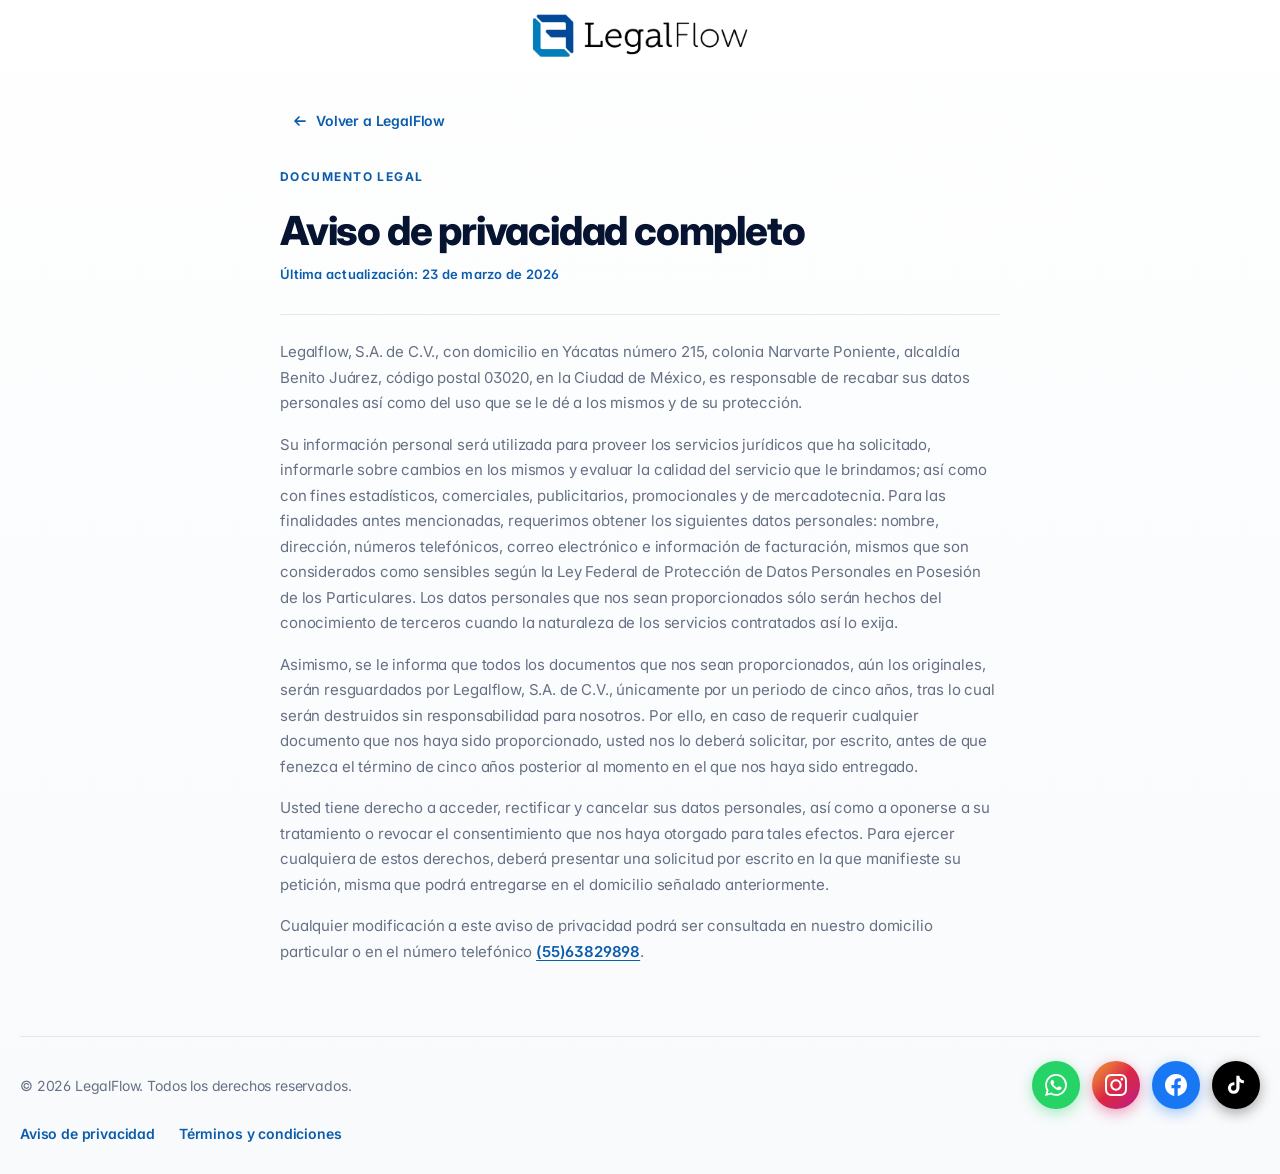
==== commit 9f6ec1ce: "Terminos y Condiciones" ====
--- a/aviso-de-privacidad/index.html
+++ b/aviso-de-privacidad/index.html
@@ -96,29 +96,32 @@
       <div class="site-footer__row">
         <p>&copy; <span id="year"></span> LegalFlow. Todos los derechos reservados.</p>
         <div class="site-footer__social" aria-label="Redes sociales de LegalFlow">
-          <a class="social-link social-link--whatsapp" href="#" target="_blank" rel="noopener noreferrer" aria-label="WhatsApp de LegalFlow">
+          <a class="social-link social-link--whatsapp" href="https://api.whatsapp.com/send/?phone=525624240001&text=Hola%2C+necesito+ayuda+con+soporte+de+Legal+Flow.&type=phone_number&app_absent=0" target="_blank" rel="noopener noreferrer" aria-label="WhatsApp de LegalFlow">
             <svg width="22" height="22" viewBox="0 0 24 24" fill="currentColor" aria-hidden="true">
               <path d="M17.472 14.382c-.297-.149-1.758-.867-2.03-.967-.273-.099-.471-.148-.67.15-.197.297-.767.966-.94 1.164-.173.199-.347.223-.644.075-.297-.15-1.255-.463-2.39-1.475-.883-.788-1.48-1.761-1.653-2.059-.173-.297-.018-.458.13-.606.134-.133.298-.347.446-.52.149-.174.198-.298.298-.497.099-.198.05-.371-.025-.52-.075-.149-.669-1.612-.916-2.207-.242-.579-.487-.5-.669-.51-.173-.008-.371-.01-.57-.01-.198 0-.52.074-.792.372-.272.297-1.04 1.016-1.04 2.479 0 1.462 1.065 2.875 1.213 3.074.149.198 2.096 3.2 5.077 4.487.709.306 1.262.489 1.694.625.712.227 1.36.195 1.871.118.571-.085 1.758-.719 2.006-1.413.248-.694.248-1.289.173-1.413-.074-.124-.272-.198-.57-.347m-5.421 7.403h-.004a9.87 9.87 0 01-5.031-1.378l-.361-.214-3.741.982.998-3.648-.235-.374a9.86 9.86 0 01-1.51-5.26c.001-5.45 4.436-9.884 9.888-9.884 2.64 0 5.122 1.03 6.988 2.898a9.825 9.825 0 012.893 6.994c-.003 5.45-4.435 9.884-9.885 9.884m8.413-18.297A11.815 11.815 0 0012.05 0C5.495 0 .16 5.335.157 11.892c0 2.096.547 4.142 1.588 5.945L.057 24l6.305-1.654a11.882 11.882 0 005.683 1.448h.005c6.554 0 11.89-5.335 11.893-11.893a11.821 11.821 0 00-3.48-8.413z"/>
             </svg>
           </a>
-          <a class="social-link social-link--instagram" href="#" target="_blank" rel="noopener noreferrer" aria-label="Instagram de LegalFlow">
+          <a class="social-link social-link--instagram" href="https://www.instagram.com/legalflow.solutions?igsh=MTFlcDgzMXlpYTQ5cQ==" target="_blank" rel="noopener noreferrer" aria-label="Instagram de LegalFlow">
             <svg width="22" height="22" viewBox="0 0 24 24" fill="currentColor" aria-hidden="true">
               <path d="M12 2.163c3.204 0 3.584.012 4.85.07 3.252.148 4.771 1.691 4.919 4.919.058 1.265.069 1.645.069 4.849 0 3.205-.012 3.584-.069 4.849-.149 3.225-1.664 4.771-4.919 4.919-1.266.058-1.644.07-4.85.07-3.204 0-3.584-.012-4.849-.07-3.26-.149-4.771-1.699-4.919-4.92-.058-1.265-.07-1.644-.07-4.849 0-3.204.013-3.583.07-4.849.149-3.227 1.664-4.771 4.919-4.919 1.266-.057 1.645-.069 4.849-.069zm0-2.163c-3.259 0-3.667.014-4.947.072-4.358.2-6.78 2.618-6.98 6.98-.059 1.281-.073 1.689-.073 4.948 0 3.259.014 3.668.072 4.948.2 4.358 2.618 6.78 6.98 6.98 1.281.058 1.689.072 4.948.072 3.259 0 3.668-.014 4.948-.072 4.354-.2 6.782-2.618 6.979-6.98.059-1.28.073-1.689.073-4.948 0-3.259-.014-3.667-.072-4.947-.196-4.354-2.617-6.78-6.979-6.98-1.281-.059-1.69-.073-4.949-.073zm0 5.838c-3.403 0-6.162 2.759-6.162 6.162s2.759 6.163 6.162 6.163 6.162-2.759 6.162-6.163c0-3.403-2.759-6.162-6.162-6.162zm0 10.162c-2.209 0-4-1.79-4-4 0-2.209 1.791-4 4-4s4 1.791 4 4c0 2.21-1.791 4-4 4zm6.406-11.845c-.796 0-1.441.645-1.441 1.44s.645 1.44 1.441 1.44c.795 0 1.439-.645 1.439-1.44s-.644-1.44-1.439-1.44z"/>
             </svg>
           </a>
-          <a class="social-link social-link--facebook" href="#" target="_blank" rel="noopener noreferrer" aria-label="Facebook de LegalFlow">
+          <a class="social-link social-link--facebook" href="https://www.facebook.com/share/18txe1KZJ6/" target="_blank" rel="noopener noreferrer" aria-label="Facebook de LegalFlow">
             <svg width="22" height="22" viewBox="0 0 24 24" fill="currentColor" aria-hidden="true">
               <path d="M24 12.073c0-6.627-5.373-12-12-12s-12 5.373-12 12c0 5.99 4.388 10.954 10.125 11.854v-8.385H7.078v-3.47h3.047V9.43c0-3.007 1.792-4.669 4.533-4.669 1.312 0 2.686.235 2.686.235v2.953H15.83c-1.491 0-1.956.925-1.956 1.874v2.25h3.328l-.532 3.47h-2.796v8.385C19.612 23.027 24 18.062 24 12.073z"/>
             </svg>
           </a>
-          <a class="social-link social-link--tiktok" href="#" target="_blank" rel="noopener noreferrer" aria-label="TikTok de LegalFlow">
+          <a class="social-link social-link--tiktok" href="https://www.tiktok.com/@legalflow_solutions?_r=1&_t=ZS-96VHBMsQIiK" target="_blank" rel="noopener noreferrer" aria-label="TikTok de LegalFlow">
             <svg width="22" height="22" viewBox="0 0 24 24" fill="currentColor" aria-hidden="true">
               <path d="M19.59 6.69a4.83 4.83 0 01-3.77-4.25V2h-3.45v13.67a2.89 2.89 0 01-2.88 2.5 2.89 2.89 0 01-2.89-2.89 2.89 2.89 0 012.89-2.89c.28 0 .54.04.79.1V9.01a6.27 6.27 0 00-.79-.05 6.34 6.34 0 00-6.34 6.34 6.34 6.34 0 006.34 6.34 6.34 6.34 0 006.33-6.34V8.69a8.18 8.18 0 004.78 1.52V6.76a4.85 4.85 0 01-1.01-.07z"/>
             </svg>
           </a>
         </div>
       </div>
-      <a class="site-footer__legal" href="./" aria-current="page">Aviso de privacidad</a>
+      <div class="site-footer__legal-links">
+        <a class="site-footer__legal" href="./" aria-current="page">Aviso de privacidad</a>
+        <a class="site-footer__legal" href="../terminos-y-condiciones/">Términos y condiciones</a>
+      </div>
     </footer>
 
     <script>
--- a/styles.css
+++ b/styles.css
@@ -248,14 +248,16 @@
   position: relative;
   display: grid;
   grid-template-rows: auto 1fr;
-  gap: var(--space-4);
-  min-height: 340px;
+  gap: var(--space-5);
+  min-height: 380px;
   padding: var(--space-5);
   border: 1px solid var(--line);
   border-radius: var(--radius-lg);
   background: var(--white);
   box-shadow: var(--shadow-sm);
   overflow: hidden;
+  --logo-width: min(100%, 220px);
+  --logo-max-height: 112px;
   transition:
     transform 220ms ease,
     border-color 220ms ease,
@@ -287,6 +289,19 @@
 
 .service-card--calculadora {
   --card-accent: var(--accent-calculadora);
+}
+
+.service-card--pld,
+.service-card--calculadora {
+  --logo-max-height: 128px;
+}
+
+.service-card--pld .service-logo img,
+.service-card--calculadora .service-logo img {
+  width: auto;
+  max-width: min(100%, 220px);
+  height: auto;
+  max-height: var(--logo-max-height);
 }
 
 .service-card:hover {
@@ -328,16 +343,16 @@
   align-items: center;
   justify-content: center;
   box-sizing: border-box;
-  height: 136px;
+  height: 168px;
   padding-top: var(--space-6);
+  overflow: hidden;
   flex-shrink: 0;
 }
 
 .service-logo img {
-  width: auto;
+  width: var(--logo-width);
   height: auto;
-  max-width: 200px;
-  max-height: 88px;
+  max-height: var(--logo-max-height);
   object-fit: contain;
   object-position: center;
 }
@@ -444,9 +459,9 @@
   line-height: 1.6;
 }
 
-/* Privacy teaser */
-
-.privacy-teaser {
+/* Legal teaser */
+
+.legal-teaser {
   display: grid;
   gap: var(--space-4);
   justify-items: center;
@@ -458,14 +473,14 @@
   text-align: center;
 }
 
-.privacy-teaser h2 {
+.legal-teaser h2 {
   margin: 0;
   font-size: 1.25rem;
   font-weight: 700;
   letter-spacing: -0.02em;
 }
 
-.privacy-teaser p {
+.legal-teaser p {
   max-width: 640px;
   margin: 0;
   color: var(--muted);
@@ -473,14 +488,14 @@
   line-height: 1.65;
 }
 
-.privacy-teaser a:not(.privacy-teaser__btn) {
+.legal-teaser a:not(.legal-teaser__btn) {
   color: var(--blue);
   font-weight: 600;
   text-decoration: underline;
   text-underline-offset: 3px;
 }
 
-.privacy-teaser__btn {
+.legal-teaser__btn {
   display: inline-flex;
   align-items: center;
   gap: var(--space-2);
@@ -497,13 +512,13 @@
     transform 200ms ease;
 }
 
-.privacy-teaser__btn:hover {
+.legal-teaser__btn:hover {
   background: var(--ink);
   box-shadow: 0 4px 14px rgba(11, 92, 173, 0.28);
   transform: translateY(-1px);
 }
 
-.privacy-teaser__btn:focus-visible {
+.legal-teaser__btn:focus-visible {
   outline: 2px solid var(--blue);
   outline-offset: 3px;
 }
@@ -694,6 +709,13 @@
 
 .site-footer p {
   margin: 0;
+}
+
+.site-footer__legal-links {
+  display: flex;
+  flex-wrap: wrap;
+  align-items: center;
+  gap: var(--space-3) var(--space-5);
 }
 
 .site-footer__legal {
@@ -865,13 +887,30 @@
   .service-logo {
     height: auto;
     min-height: 0;
+    max-height: 120px;
     padding-top: 0;
+    overflow: hidden;
     width: 132px;
   }
 
+  .service-card {
+    --logo-width: min(100%, 140px);
+    --logo-max-height: 72px;
+  }
+
+  .service-card--pld,
+  .service-card--calculadora {
+    --logo-max-height: 100px;
+  }
+
+  .service-card--pld .service-logo,
+  .service-card--calculadora .service-logo {
+    width: 148px;
+  }
+
   .service-logo img {
-    max-width: 120px;
-    max-height: 56px;
+    width: var(--logo-width);
+    max-height: var(--logo-max-height);
   }
 
   .service-icon {
@@ -889,7 +928,7 @@
     padding: var(--space-4);
   }
 
-  .privacy-teaser {
+  .legal-teaser {
     padding: var(--space-5);
   }
 
@@ -926,15 +965,26 @@
   }
 
   .service-logo {
-    height: 136px;
-    min-height: 136px;
+    height: 168px;
+    min-height: 168px;
     padding-top: var(--space-4);
+    overflow: hidden;
     width: auto;
   }
 
+  .service-card {
+    --logo-width: min(100%, 200px);
+    --logo-max-height: 100px;
+  }
+
+  .service-card--pld,
+  .service-card--calculadora {
+    --logo-max-height: 118px;
+  }
+
   .service-logo img {
-    max-width: 180px;
-    max-height: 84px;
+    width: var(--logo-width);
+    max-height: var(--logo-max-height);
   }
 
   .service-cta {
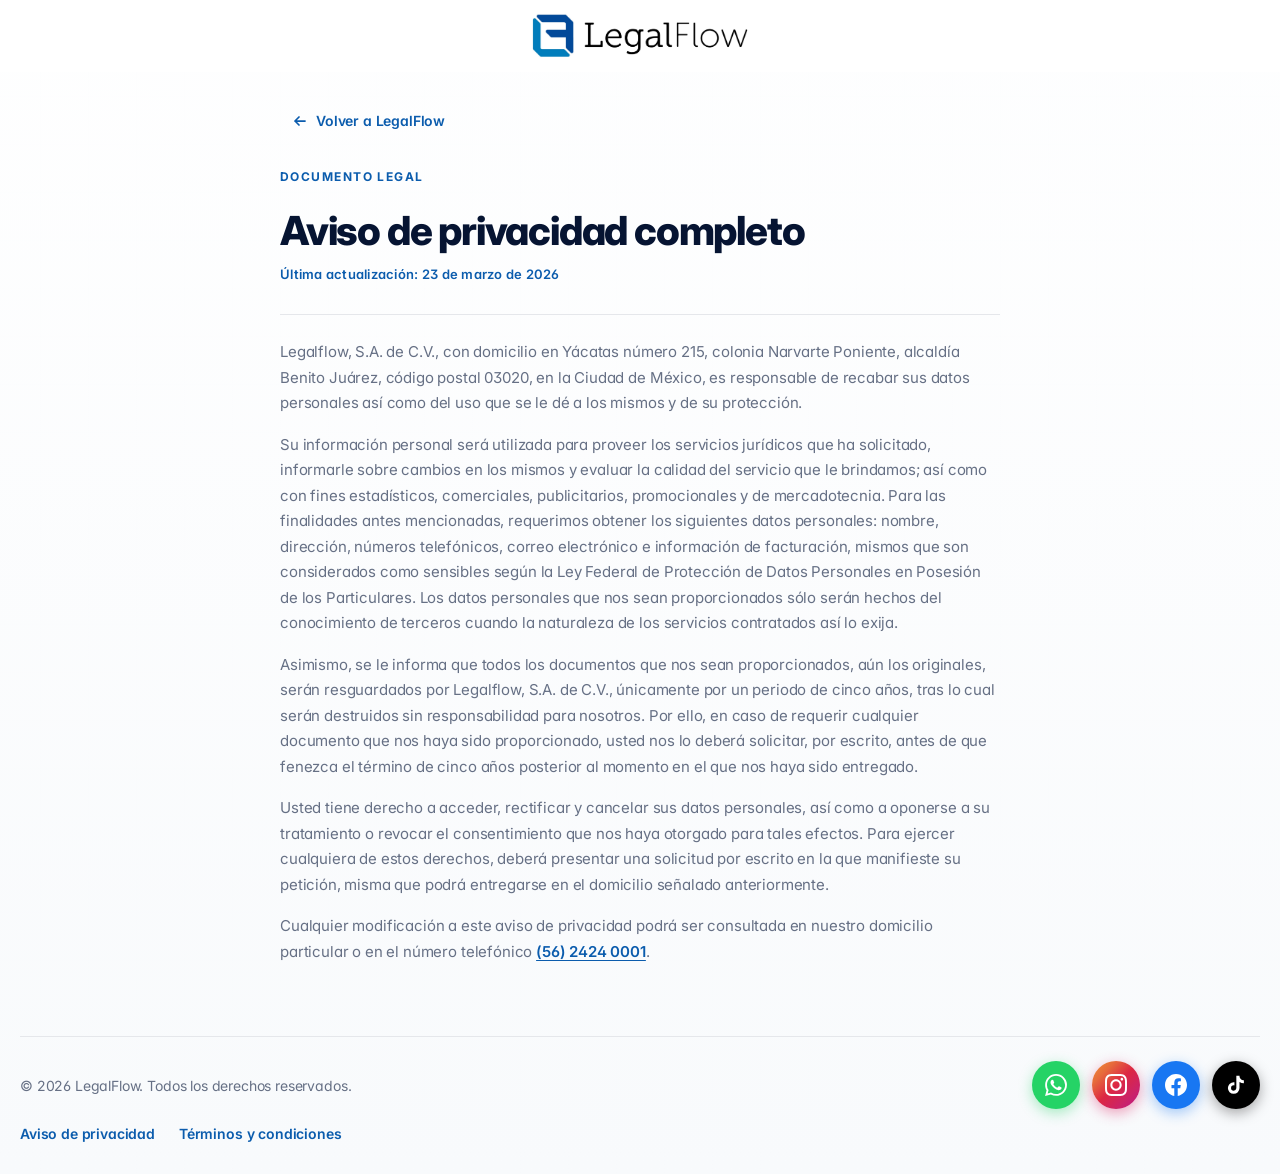
==== commit 86f09be2: "Numero cambiado" ====
--- a/aviso-de-privacidad/index.html
+++ b/aviso-de-privacidad/index.html
@@ -87,7 +87,7 @@
         <p>
           Cualquier modificación a este aviso de privacidad podrá ser consultada en nuestro
           domicilio particular o en el número telefónico
-          <a href="tel:+525563829898">(55)63829898</a>.
+          <a href="tel:+525624240001">(56) 2424 0001</a>.
         </p>
       </article>
     </main>
--- a/styles.css
+++ b/styles.css
@@ -294,6 +294,10 @@
 .service-card--pld,
 .service-card--calculadora {
   --logo-max-height: 128px;
+}
+
+.service-card--calculadora {
+  --logo-max-height: 134px;
 }
 
 .service-card--pld .service-logo img,
@@ -903,6 +907,10 @@
     --logo-max-height: 100px;
   }
 
+  .service-card--calculadora {
+    --logo-max-height: 104px;
+  }
+
   .service-card--pld .service-logo,
   .service-card--calculadora .service-logo {
     width: 148px;
@@ -982,6 +990,10 @@
     --logo-max-height: 118px;
   }
 
+  .service-card--calculadora {
+    --logo-max-height: 122px;
+  }
+
   .service-logo img {
     width: var(--logo-width);
     max-height: var(--logo-max-height);
